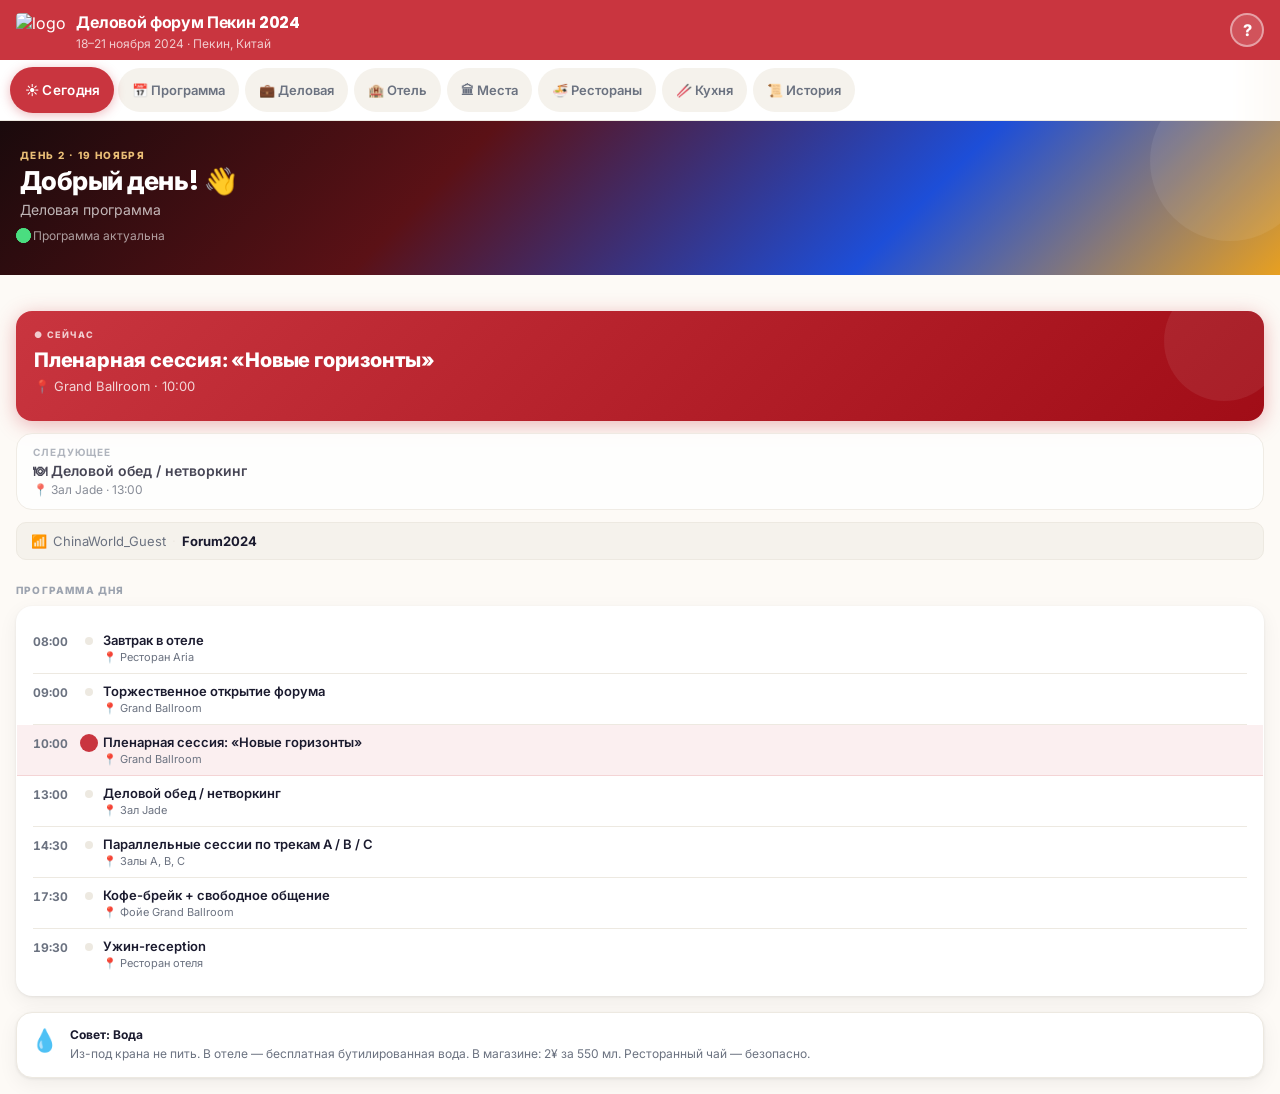
==== index.html @ 6d4aea10 "Initial commit: mini-app" ====
<!DOCTYPE html>
<html lang="ru">
<head>
  <meta charset="UTF-8">
  <meta name="viewport" content="width=device-width, initial-scale=1.0, viewport-fit=cover">
  <meta name="theme-color" content="#C9353F">
  <meta name="apple-mobile-web-app-capable" content="yes">
  <meta name="apple-mobile-web-app-status-bar-style" content="black-translucent">
  <title>Деловой форум Пекин 2024</title>
  <link rel="manifest" href="manifest.json">
  <link rel="icon" href="data:image/svg+xml,<svg xmlns='http://www.w3.org/2000/svg' viewBox='0 0 100 100'><text y='.9em' font-size='90'>🏯</text></svg>">
  <link rel="stylesheet" href="css/main.css">
</head>
<body>

<!-- ═══ HEADER ════════════════════════════ -->
<header class="app-header">
  <div class="header-brand">
    <img id="header-logo" class="header-logo hidden" src="" alt="logo">
    <div>
      <div class="header-title" id="header-title">Форум Пекин 2024</div>
      <div class="header-sub" id="header-sub">18–21 ноября · Пекин</div>
    </div>
  </div>
  <button class="faq-trigger" onclick="App.openFAQ()" aria-label="Часто задаваемые вопросы">?</button>
</header>

<!-- ═══ TAB BAR ═══════════════════════════ -->
<nav class="tab-bar" id="tab-bar">
  <button class="tab active" data-tab="today"       onclick="App.switchTab('today', this)">☀️ Сегодня</button>
  <button class="tab"        data-tab="program"     onclick="App.switchTab('program', this)">📅 Программа</button>
  <button class="tab"        data-tab="business"    onclick="App.switchTab('business', this)">💼 Деловая</button>
  <button class="tab"        data-tab="hotel"       onclick="App.switchTab('hotel', this)">🏨 Отель</button>
  <button class="tab"        data-tab="sights"      onclick="App.switchTab('sights', this)">🏛 Места</button>
  <button class="tab"        data-tab="restaurants" onclick="App.switchTab('restaurants', this)">🍜 Рестораны</button>
  <button class="tab"        data-tab="cuisine"     onclick="App.switchTab('cuisine', this)">🥢 Кухня</button>
  <button class="tab"        data-tab="history"     onclick="App.switchTab('history', this)">📜 История</button>
</nav>

<!-- ═══ CONTENT ══════════════════════════ -->
<main class="main-content">
  <div id="tab-today"       class="tab-panel"></div>
  <div id="tab-program"     class="tab-panel hidden"></div>
  <div id="tab-business"    class="tab-panel hidden"></div>
  <div id="tab-hotel"       class="tab-panel hidden"></div>
  <div id="tab-sights"      class="tab-panel hidden"></div>
  <div id="tab-restaurants" class="tab-panel hidden"></div>
  <div id="tab-cuisine"     class="tab-panel hidden"></div>
  <div id="tab-history"    class="tab-panel hidden"></div>
</main>

<!-- ═══ MODAL: FAQ ═══════════════════════ -->
<div class="modal-overlay" id="modal-faq" onclick="if(event.target===this)App.closeFAQ()">
  <div class="modal-sheet">
    <div class="modal-handle"></div>
    <h2>Вопросы и ответы</h2>
    <input class="faq-search" id="faq-search" type="text"
      placeholder="🔍  Найти ответ..."
      oninput="App.searchFAQ(this.value)">
    <div id="faq-list"></div>
  </div>
</div>

<script src="js/data.js"></script>
<script src="js/app.js"></script>
</body>
</html>
---- css/main.css ----
/* ═══════════════════════════════════════════
   Деловой форум Пекин 2024 — Design System
═══════════════════════════════════════════ */

@import url('https://fonts.googleapis.com/css2?family=Inter:wght@400;500;600;700&family=Poppins:wght@600;700;800&display=swap');

*, *::before, *::after { box-sizing: border-box; margin: 0; padding: 0; }

:root {
  --accent:       #C9353F;
  --accent-light: #FFF0F0;
  --accent-text:  #7F1D1D;
  --accent-dark:  #A82B33;

  --bg:           #FDFAF6;
  --bg-secondary: #F5F2EC;
  --surface:      #FFFFFF;
  --border:       #EDE9E1;
  --text:         #1A1A2E;
  --text-secondary: #6B7280;
  --text-hint:    #9CA3AF;

  --shadow:    0 1px 3px rgba(0,0,0,0.07), 0 6px 20px rgba(0,0,0,0.06);
  --shadow-lg: 0 4px 6px rgba(0,0,0,0.05), 0 16px 40px rgba(0,0,0,0.10);

  --radius:    16px;
  --radius-sm: 10px;
  --radius-xs: 6px;
  --font:      'Inter', -apple-system, BlinkMacSystemFont, sans-serif;
  --font-disp: 'Poppins', var(--font);

  --header-h:  60px;
  --tabbar-h:  46px;
}

html { font-size: 16px; -webkit-text-size-adjust: 100%; }
body {
  font-family: var(--font);
  background: var(--bg);
  color: var(--text);
  min-height: 100dvh;
  overflow-x: hidden;
}

/* ===== HEADER ===== */
.app-header {
  position: sticky;
  top: 0;
  z-index: 200;
  height: var(--header-h);
  display: flex;
  align-items: center;
  justify-content: space-between;
  padding: 0 16px;
  background: var(--header-bg, var(--accent));
  color: white;
}
.header-title {
  font-family: var(--font-disp);
  font-size: 16px;
  font-weight: 700;
  letter-spacing: -0.01em;
}
.header-sub {
  font-size: 12px;
  opacity: 0.75;
  margin-top: 1px;
}
.faq-trigger {
  width: 34px; height: 34px;
  border-radius: 50%;
  border: 2px solid rgba(255,255,255,0.45);
  background: rgba(255,255,255,0.15);
  color: white;
  font-size: 16px;
  font-weight: 800;
  cursor: pointer;
  font-family: var(--font);
  display: flex; align-items: center; justify-content: center;
  transition: background 0.15s;
}
.faq-trigger:hover { background: rgba(255,255,255,0.28); }

/* ===== TAB BAR ===== */
.tab-bar {
  position: sticky;
  top: var(--header-h);
  z-index: 190;
  display: flex;
  gap: 6px;
  overflow-x: auto;
  padding: 8px 12px;
  background: var(--surface);
  border-bottom: 1px solid var(--border);
  scrollbar-width: none;
  scroll-behavior: smooth;
  -webkit-mask-image: linear-gradient(to right, black calc(100% - 52px), transparent 100%);
  mask-image: linear-gradient(to right, black calc(100% - 52px), transparent 100%);
}
.tab-bar::-webkit-scrollbar { display: none; }
.tab {
  flex-shrink: 0;
  min-height: 44px;
  padding: 10px 14px;
  border-radius: 100px;
  border: none;
  cursor: pointer;
  font-family: var(--font);
  font-size: 13px;
  font-weight: 600;
  white-space: nowrap;
  background: var(--bg-secondary);
  color: var(--text-secondary);
  transition: all var(--motion-ui-dur, 0.2s) var(--motion-ui-ease, cubic-bezier(0.34, 1.4, 0.64, 1));
  display: inline-flex;
  align-items: center;
}
.tab.active {
  background: var(--accent);
  color: white;
  box-shadow: 0 2px 10px rgba(201,53,63,0.35);
  transform: scale(1.04);
}

/* ===== MAIN CONTENT ===== */
.main-content { min-height: calc(100dvh - var(--header-h) - var(--tabbar-h)); }
.tab-panel { animation: var(--motion-tab-anim, fadeSlide) var(--motion-tab-dur, 0.25s) var(--motion-tab-ease, ease); }
.tab-panel.hidden { display: none; }
.section-pad { padding: 16px; }

@keyframes fadeSlide {
  from { opacity: 0; transform: translateY(8px); }
  to   { opacity: 1; transform: translateY(0); }
}
@keyframes fadeSlideDeep {
  from { opacity: 0; transform: translateY(18px); }
  to   { opacity: 1; transform: translateY(0); }
}
@keyframes fadePlain {
  from { opacity: 0; }
  to   { opacity: 1; }
}

/* ===== ANNOUNCEMENT BANNER ===== */
.announcement-bar {
  padding: 12px 16px;
  font-size: 13px;
  font-weight: 600;
  line-height: 1.5;
  display: none;
}
.ann-info    { background: #EFF6FF; color: #1E40AF; border-bottom: 1px solid #BFDBFE; }
.ann-warning { background: #FFFBEB; color: #92400E; border-bottom: 1px solid #FDE68A; }
.ann-success { background: #F0FDF4; color: #166534; border-bottom: 1px solid #BBF7D0; }

/* ===== TODAY HERO ===== */
.today-hero {
  margin: 0 -16px 20px;
  padding: 28px 20px 32px;
  position: relative;
  overflow: hidden;
}
/* Tab-panel has no side padding, so hero is already full-width */
#tab-today .today-hero { margin: 0 0 20px; }
.today-hero::after {
  content: '';
  position: absolute;
  top: -40px; right: -30px;
  width: 160px; height: 160px;
  border-radius: 50%;
  background: rgba(255,255,255,0.07);
  pointer-events: none;
}
.today-eyebrow {
  font-size: 10px;
  font-weight: 800;
  letter-spacing: 0.14em;
  text-transform: uppercase;
  color: rgba(255,210,130,0.9);
  margin-bottom: 6px;
}
.today-name {
  font-family: var(--font-disp);
  font-size: 26px;
  font-weight: 800;
  color: white;
  line-height: 1.15;
  letter-spacing: -0.02em;
  margin-bottom: 4px;
}
.today-theme {
  font-size: 14px;
  color: rgba(255,255,255,0.7);
  margin-bottom: 10px;
}
.today-live {
  display: flex;
  align-items: center;
  gap: 6px;
  font-size: 12px;
  color: rgba(255,255,255,0.6);
}
.live-dot {
  width: 7px; height: 7px;
  background: #4ADE80;
  border-radius: 50%;
  flex-shrink: 0;
  position: relative;
}
.live-dot::after {
  content: '';
  position: absolute;
  inset: -4px;
  border-radius: 50%;
  background: #4ADE80;
  animation: pulseLive 2s ease-out infinite;
  will-change: transform, opacity;
}
@keyframes pulseLive {
  0%   { transform: scale(1);   opacity: 0.6; }
  100% { transform: scale(2.8); opacity: 0; }
}

/* ===== NOW / NEXT BLOCKS ===== */
.now-block {
  background: var(--now-bg, linear-gradient(135deg, var(--accent) 0%, var(--accent-dark) 100%));
  border-radius: var(--radius);
  padding: 18px 18px 16px;
  margin-bottom: 12px;
  position: relative;
  min-height: 110px;
  box-shadow: var(--now-shadow, 0 4px 20px rgba(201,53,63,0.35));
  overflow: hidden;
}
.now-block::after {
  content: '';
  position: absolute;
  top: -30px; right: -20px;
  width: 120px; height: 120px;
  border-radius: 50%;
  background: rgba(255,255,255,0.07);
  pointer-events: none;
}
.now-label {
  font-size: 9px;
  font-weight: 800;
  letter-spacing: 0.16em;
  color: rgba(255,255,255,0.75);
  margin-bottom: 8px;
}
.now-title {
  font-size: 20px;
  font-weight: 800;
  color: white;
  margin-bottom: 6px;
  line-height: 1.2;
  letter-spacing: -0.01em;
}
.now-meta  { font-size: 13px; color: rgba(255,255,255,0.8); margin-bottom: 4px; }
.now-note  { font-size: 12px; color: rgba(255,255,255,0.9); background: rgba(255,255,255,0.15); border-radius: 6px; padding: 5px 8px; margin-top: 8px; }

.next-block {
  background: var(--surface);
  border: 1px solid var(--border);
  border-radius: var(--radius);
  padding: 12px 16px;
  margin-bottom: 12px;
  opacity: 0.8;
}
.next-label { font-size: 10px; font-weight: 700; color: var(--text-hint); text-transform: uppercase; letter-spacing: 0.1em; margin-bottom: 4px; }
.next-title { font-size: 14px; font-weight: 600; color: var(--text); margin-bottom: 3px; }
.next-meta  { font-size: 12px; color: var(--text-secondary); }

/* ===== MINI TIMELINE (Today) ===== */
.mini-timeline-item {
  display: flex;
  align-items: flex-start;
  gap: 10px;
  padding: 9px 0;
  border-bottom: 1px solid var(--border);
}
.mini-timeline-item:last-child { border-bottom: none; }
.mini-timeline-item.active { background: var(--accent-light); margin: 0 -16px; padding: 9px 16px; border-radius: 0; border-bottom-color: rgba(201,53,63,0.15); }
.mini-time  { font-size: 12px; font-weight: 700; width: 42px; flex-shrink: 0; color: var(--text-secondary); font-variant-numeric: tabular-nums; padding-top: 2px; }
.mini-dot   { width: 8px; height: 8px; border-radius: 50%; background: var(--border); flex-shrink: 0; margin-top: 5px; }
.mini-dot.active { background: var(--accent); position: relative; }
.mini-dot.active::after {
  content: '';
  position: absolute;
  inset: -5px;
  border-radius: 50%;
  background: var(--accent);
  animation: pulseDot 2s ease-out infinite;
  will-change: transform, opacity;
}
@keyframes pulseDot {
  0%   { transform: scale(1);   opacity: 0.5; }
  70%  { transform: scale(2.4); opacity: 0; }
  100% { transform: scale(1);   opacity: 0; }
}
.mini-title { font-size: 13px; font-weight: 600; margin-bottom: 2px; }
.mini-loc   { font-size: 11px; color: var(--text-secondary); }

/* ===== TIP CARD ===== */
.tip-card {
  display: flex;
  gap: 12px;
  align-items: flex-start;
  background: var(--surface);
  border: 1px solid var(--border);
  border-radius: var(--radius);
  padding: 14px;
  margin-top: 16px;
  box-shadow: var(--shadow);
}
.tip-icon  { font-size: 22px; flex-shrink: 0; }
.tip-title { font-size: 12px; font-weight: 700; margin-bottom: 3px; }
.tip-text  { font-size: 12px; color: var(--text-secondary); line-height: 1.5; }

/* ===== WIFI ROW ===== */
.wifi-row {
  display: flex;
  align-items: center;
  gap: 6px;
  font-size: 13px;
  background: var(--bg-secondary);
  border: 1px solid var(--border);
  border-radius: var(--radius-sm);
  padding: 10px 14px;
  margin-top: 12px;
  cursor: pointer;
  transition: background 0.15s;
}
.wifi-row:active { background: var(--accent-light); }
.wifi-net  { color: var(--text-secondary); }
.wifi-sep  { color: var(--border); }
.wifi-pass { font-weight: 700; color: var(--text); }
.wifi-copy { margin-left: auto; font-size: 11px; font-weight: 700; color: #22C55E; opacity: 0; transition: opacity 0.3s; }

/* ===== CARD ===== */
.card {
  background: var(--surface);
  border-radius: var(--radius);
  box-shadow: var(--shadow);
  border: 1px solid rgba(255,255,255,0.6);
  overflow: hidden;
}
.card + .card { margin-top: 12px; }
.card-body { padding: 16px; }

/* ===== SECTION TITLE ===== */
.section-title {
  font-size: 10px;
  font-weight: 800;
  text-transform: uppercase;
  letter-spacing: 0.12em;
  color: var(--text-hint);
  margin-bottom: 10px;
}

/* ===== DAY TABS ===== */
.day-tabs {
  display: flex;
  gap: 8px;
  overflow-x: auto;
  padding-bottom: 4px;
  margin-bottom: 14px;
  scrollbar-width: none;
}
.day-tabs::-webkit-scrollbar { display: none; }
.day-tab {
  flex-shrink: 0;
  min-height: 44px;
  padding: 10px 16px;
  border-radius: 100px;
  font-size: 13px;
  font-weight: 700;
  border: none;
  cursor: pointer;
  font-family: var(--font);
  background: var(--bg-secondary);
  color: var(--text-secondary);
  transition: all var(--motion-ui-dur, 0.2s) var(--motion-ui-ease, cubic-bezier(0.34, 1.4, 0.64, 1));
  display: inline-flex;
  align-items: center;
}
.day-tab.active { transform: scale(1.04); }

/* ===== PROGRAM TAB ===== */
.program-meta { font-size: 12px; color: var(--text-secondary); margin-bottom: 12px; }
.program-item {
  display: flex;
  gap: 10px;
  align-items: flex-start;
  padding: 11px 0;
  border-bottom: 1px solid var(--border);
}
.program-item:last-child { border-bottom: none; }
.program-time { font-size: 12px; font-weight: 700; width: 42px; flex-shrink: 0; padding-top: 2px; font-variant-numeric: tabular-nums; }
.program-dot  { width: 9px; height: 9px; border-radius: 50%; flex-shrink: 0; margin-top: 4px; background: var(--border); }
.program-dot.active { position: relative; }
.program-dot.active::after {
  content: '';
  position: absolute;
  inset: -5px;
  border-radius: 50%;
  background: currentColor;
  animation: pulseDot 2s ease-out infinite;
  will-change: transform, opacity;
}
.program-info { flex: 1; }
.program-title { font-size: 13px; font-weight: 600; margin-bottom: 2px; }
.program-loc   { font-size: 11px; color: var(--text-secondary); }
.program-note  { font-size: 11px; color: var(--text-hint); margin-top: 2px; font-style: italic; }
.now-badge { font-size: 10px; font-weight: 700; padding: 2px 8px; border-radius: 100px; flex-shrink: 0; align-self: flex-start; margin-top: 2px; }

/* ===== BUSINESS TAB ===== */
.business-card {
  background: var(--surface);
  border-radius: var(--radius);
  box-shadow: var(--shadow);
  border: 1px solid var(--border);
  padding: 16px;
  margin-bottom: 14px;
}
.business-header { display: flex; justify-content: space-between; align-items: flex-start; gap: 8px; margin-bottom: 8px; }
.business-time   { font-size: 11px; font-weight: 700; color: var(--text-secondary); text-transform: uppercase; letter-spacing: 0.06em; margin-bottom: 3px; }
.business-title  { font-size: 14px; font-weight: 700; line-height: 1.35; }
.business-meta   { font-size: 12px; color: var(--text-secondary); margin-bottom: 8px; }
.business-desc   { font-size: 13px; color: var(--text-secondary); line-height: 1.55; margin-bottom: 10px; }
.track-badge { font-size: 11px; font-weight: 800; padding: 4px 10px; border-radius: 100px; flex-shrink: 0; white-space: nowrap; }
.speakers-list { border-top: 1px solid var(--border); padding-top: 10px; }
.speaker-item  { font-size: 12px; color: var(--text-secondary); padding: 3px 0; }

/* ===== TIMING TAB ===== */
.timing-day  { font-size: 13px; font-weight: 700; color: var(--text-secondary); margin-bottom: 14px; }
.timing-list { }
.timing-item {
  display: flex;
  gap: 10px;
  align-items: flex-start;
  padding-bottom: 0;
}
.timing-time {
  font-size: 12px;
  font-weight: 700;
  width: 76px;
  flex-shrink: 0;
  padding-top: 3px;
  color: var(--text-secondary);
  font-variant-numeric: tabular-nums;
  line-height: 1.3;
}
.timing-line { display: flex; flex-direction: column; align-items: center; flex-shrink: 0; }
.timing-dot  { width: 10px; height: 10px; border-radius: 50%; flex-shrink: 0; }
.timing-dot.key { width: 13px; height: 13px; box-shadow: 0 0 0 3px var(--accent-light); }
.timing-rod  { width: 2px; flex: 1; min-height: 24px; background: var(--border); }
.timing-item:last-child .timing-rod { display: none; }
.timing-body { flex: 1; padding-bottom: 16px; }
.timing-item.key .timing-body { }
.timing-title { font-size: 13px; font-weight: 600; line-height: 1.4; margin-bottom: 2px; }
.timing-item.key .timing-title { font-weight: 800; color: var(--accent); }
.timing-note  { font-size: 11px; color: var(--text-hint); margin-top: 2px; }

/* ===== SIGHTS TAB ===== */
.sight-card {
  background: var(--surface);
  border-radius: var(--radius);
  box-shadow: var(--shadow);
  border: 1px solid rgba(255,255,255,0.6);
  overflow: hidden;
  margin-bottom: 16px;
}
.sight-img  { width: 100%; height: 190px; object-fit: cover; display: block; }
.sight-body { padding: 14px; }
.sight-tags { display: flex; gap: 6px; flex-wrap: wrap; margin-bottom: 8px; }
.tag {
  font-size: 11px;
  font-weight: 700;
  padding: 3px 9px;
  border-radius: 100px;
  background: var(--accent-light);
  color: var(--accent-text);
}
.sight-title { font-size: 16px; font-weight: 700; margin-bottom: 3px; }
.sight-sub   { font-size: 12px; color: var(--text-secondary); margin-bottom: 8px; }
.sight-desc  { font-size: 13px; color: var(--text-secondary); line-height: 1.6; margin-bottom: 10px; }
.sight-meta  { display: flex; flex-direction: column; gap: 4px; font-size: 12px; color: var(--text-secondary); margin-bottom: 10px; }
.sight-tip   { font-size: 12px; color: var(--accent-text); background: var(--accent-light); border-radius: var(--radius-sm); padding: 9px 12px; line-height: 1.5; }

/* ===== RESTAURANTS TAB ===== */
.rest-card {
  background: var(--surface);
  border-radius: var(--radius);
  box-shadow: var(--shadow);
  border: 1px solid rgba(255,255,255,0.6);
  overflow: hidden;
  margin-bottom: 16px;
}
.rest-img    { width: 100%; height: 160px; object-fit: cover; display: block; }
.rest-body   { padding: 14px; }
.rest-header { display: flex; justify-content: space-between; align-items: flex-start; gap: 8px; margin-bottom: 8px; }
.rest-title  { font-size: 15px; font-weight: 700; margin-bottom: 2px; }
.rest-cuisine{ font-size: 12px; color: var(--text-secondary); }
.rest-price  { font-size: 13px; font-weight: 700; color: var(--accent); flex-shrink: 0; }
.rest-desc   { font-size: 13px; color: var(--text-secondary); line-height: 1.6; margin-bottom: 8px; }
.rest-meta   { display: flex; gap: 14px; font-size: 12px; color: var(--text-secondary); margin-bottom: 8px; }
.rest-note   { font-size: 12px; font-weight: 600; color: var(--text-secondary); background: var(--bg-secondary); border-radius: var(--radius-xs); padding: 5px 10px; }
.rest-note.program { color: var(--accent-text); background: var(--accent-light); }

/* ===== CUISINE TAB ===== */
.cuisine-card {
  background: var(--surface);
  border-radius: var(--radius);
  box-shadow: var(--shadow);
  border: 1px solid var(--border);
  padding: 14px;
  margin-bottom: 12px;
}
.cuisine-header { display: flex; gap: 12px; align-items: flex-start; margin-bottom: 8px; }
.cuisine-emoji  { font-size: 32px; flex-shrink: 0; }
.cuisine-title  { font-size: 15px; font-weight: 700; margin-bottom: 2px; }
.cuisine-cn     { font-size: 12px; color: var(--text-secondary); }
.must-badge     { margin-left: auto; font-size: 11px; font-weight: 800; padding: 3px 10px; border-radius: 100px; background: var(--accent); color: white; flex-shrink: 0; height: fit-content; }
.cuisine-desc   { font-size: 13px; color: var(--text-secondary); line-height: 1.6; margin-bottom: 8px; }
.cuisine-meta   { display: flex; flex-direction: column; gap: 3px; font-size: 12px; color: var(--text-hint); }

/* ===== ETIQUETTE / PRACTICAL ===== */
.etiquette-row {
  display: flex;
  gap: 12px;
  align-items: flex-start;
  padding: 12px 0;
  border-bottom: 1px solid var(--border);
}
.etiquette-row:last-child { border-bottom: none; }
.etiquette-icon  { font-size: 20px; flex-shrink: 0; width: 28px; text-align: center; margin-top: 1px; }
.etiquette-title { font-size: 13px; font-weight: 700; margin-bottom: 3px; }
.etiquette-text  { font-size: 12px; color: var(--text-secondary); line-height: 1.55; }

/* ===== MODAL / FAQ ===== */
.modal-overlay {
  position: fixed; inset: 0;
  background: rgba(0,0,0,0.45);
  z-index: 500;
  display: none;
  align-items: flex-end;
  justify-content: center;
  backdrop-filter: blur(4px);
}
.modal-overlay.open { display: flex; }
.modal-sheet {
  background: var(--surface);
  border-radius: var(--radius) var(--radius) 0 0;
  padding: 8px 20px 40px;
  width: 100%; max-width: 430px;
  max-height: 92dvh;
  overflow-y: auto;
  animation: slideUp 0.28s cubic-bezier(0.34, 1.3, 0.64, 1);
}
@keyframes slideUp {
  from { transform: translateY(100%); }
  to   { transform: translateY(0); }
}
.modal-handle {
  width: 36px; height: 4px;
  background: var(--border);
  border-radius: 2px;
  margin: 10px auto 18px;
}

/* ===== FAQ ===== */
.faq-search {
  display: block;
  width: 100%;
  margin: 12px 0 16px;
  padding: 11px 14px;
  border: 1px solid var(--border);
  border-radius: var(--radius-sm);
  font-size: 14px;
  font-family: var(--font);
  outline: none;
  background: var(--bg-secondary);
  transition: border-color 0.15s;
}
.faq-search:focus { border-color: var(--accent); background: white; }
.faq-item {
  border-bottom: 1px solid var(--border);
  cursor: pointer;
}
.faq-q {
  display: flex;
  justify-content: space-between;
  align-items: center;
  gap: 8px;
  padding: 14px 0;
  font-size: 14px;
  font-weight: 600;
  line-height: 1.4;
}
.faq-chevron {
  font-size: 20px;
  color: var(--text-hint);
  flex-shrink: 0;
  transform: rotate(0deg);
  transition: transform 0.2s;
}
.faq-item.open .faq-chevron { transform: rotate(90deg); }
.faq-a {
  display: none;
  font-size: 13px;
  color: var(--text-secondary);
  line-height: 1.65;
  padding-bottom: 14px;
}
.faq-item.open .faq-a { display: block; }

/* ===== HISTORY TAB ===== */
.history-section-header {
  display: flex;
  align-items: center;
  gap: 8px;
  margin: 24px 0 10px;
}
.history-section-header:first-child { margin-top: 0; }
.history-section-emoji { font-size: 20px; }
.history-section-title {
  font-size: 13px;
  font-weight: 800;
  text-transform: uppercase;
  letter-spacing: 0.1em;
  color: var(--text-hint);
}
.fact-card {
  background: var(--surface);
  border-radius: var(--radius);
  box-shadow: var(--shadow);
  border: 1px solid var(--border);
  padding: 14px 16px;
  margin-bottom: 10px;
  position: relative;
  overflow: hidden;
}
.fact-card.wow {
  border-color: rgba(201,53,63,0.25);
  background: linear-gradient(135deg, #fff 60%, #fff8f8 100%);
}
.fact-card.wow::before {
  content: '';
  position: absolute;
  left: 0; top: 0; bottom: 0;
  width: 3px;
  background: var(--accent);
  border-radius: 2px 0 0 2px;
}
.fact-wow-badge {
  font-size: 11px;
  font-weight: 800;
  color: var(--accent);
  margin-bottom: 6px;
  letter-spacing: 0.02em;
}
.fact-title {
  font-size: 14px;
  font-weight: 700;
  color: var(--text);
  margin-bottom: 6px;
  line-height: 1.35;
}
.fact-text {
  font-size: 13px;
  color: var(--text-secondary);
  line-height: 1.65;
}

/* ===== HEADER BRANDING ===== */
.header-brand {
  display: flex; align-items: center; gap: 10px;
  min-width: 0;
}
.header-logo {
  height: 34px; width: auto; max-width: 80px;
  object-fit: contain; border-radius: 4px;
  flex-shrink: 0;
}

/* ===== HOTEL TAB ===== */
.hotel-photo {
  width: 100%; height: 220px;
  object-fit: cover; display: block;
}
.hotel-name-block {
  margin-bottom: 16px;
}
.hotel-stars {
  color: #F59E0B; font-size: 16px; letter-spacing: 2px;
  margin-bottom: 4px;
}
.hotel-name {
  font-size: 20px; font-weight: 800;
  font-family: var(--font-disp);
  color: var(--text); margin-bottom: 2px;
}
.hotel-name-cn {
  font-size: 13px; color: var(--text-secondary);
  letter-spacing: 0.04em;
}
.hotel-quickgrid {
  display: grid; grid-template-columns: 1fr 1fr;
  gap: 10px; margin-bottom: 16px;
}
.hotel-quickitem {
  background: var(--surface);
  border: 1px solid var(--border);
  border-radius: var(--radius-sm);
  padding: 12px 14px;
}
.hotel-quick-label {
  font-size: 10px; font-weight: 700;
  text-transform: uppercase; letter-spacing: 0.08em;
  color: var(--text-hint); margin-bottom: 4px;
}
.hotel-quick-val {
  font-size: 15px; font-weight: 700; color: var(--text);
}
.hotel-desc {
  font-size: 14px; color: var(--text-secondary);
  line-height: 1.65; margin-bottom: 16px;
}
.hotel-breakfast {
  background: #FFF8E7;
  border: 1px solid #FDE68A;
  border-radius: var(--radius-sm);
  padding: 12px 14px;
  font-size: 13px; color: #92400E;
  margin-bottom: 20px;
}
.hotel-amenities-grid {
  display: grid; grid-template-columns: repeat(3, 1fr);
  gap: 10px; margin-bottom: 8px;
}
.hotel-amenity {
  background: var(--surface);
  border: 1px solid var(--border);
  border-radius: var(--radius-sm);
  padding: 12px 10px;
  text-align: center;
}
.hotel-amenity-icon  { font-size: 22px; margin-bottom: 4px; }
.hotel-amenity-title { font-size: 12px; font-weight: 700; color: var(--text); margin-bottom: 2px; }
.hotel-amenity-note  { font-size: 10px; color: var(--text-hint); }
.hotel-tips {
  display: flex; flex-direction: column; gap: 8px;
  margin-bottom: 8px;
}
.hotel-tip-row {
  font-size: 13px; color: var(--text-secondary);
  line-height: 1.5;
  background: var(--bg-secondary);
  border-radius: var(--radius-xs);
  padding: 10px 12px;
}
.hotel-address-card {
  background: var(--text);
  border-radius: var(--radius-sm);
  padding: 16px;
  text-align: center;
}
.hotel-address-cn {
  font-size: 20px; color: white;
  font-weight: 700; letter-spacing: 0.05em;
  margin-bottom: 6px;
}
.hotel-address-en {
  font-size: 12px; color: rgba(255,255,255,0.55);
}

/* ===== TYPOGRAPHY UTILS ===== */
h2 { font-family: var(--font-disp); font-size: 19px; font-weight: 700; }
h3 { font-size: 15px; font-weight: 700; }
p  { font-size: 13px; line-height: 1.65; color: var(--text-secondary); }

/* ===== CARD STYLE VARIANTS (PRO) ===== */
.cs-cards { --_cards: .card, .next-block, .business-card, .sight-card, .rest-card, .cuisine-card, .fact-card; }

body.cs-flat .card,
body.cs-flat .next-block,
body.cs-flat .business-card,
body.cs-flat .sight-card,
body.cs-flat .rest-card,
body.cs-flat .cuisine-card,
body.cs-flat .fact-card {
  box-shadow: none;
  border: 1px solid rgba(0,0,0,0.09);
}

body.cs-glass .card,
body.cs-glass .next-block,
body.cs-glass .business-card,
body.cs-glass .sight-card,
body.cs-glass .rest-card,
body.cs-glass .cuisine-card,
body.cs-glass .fact-card {
  background: rgba(255,255,255,0.72);
  backdrop-filter: blur(14px);
  -webkit-backdrop-filter: blur(14px);
  border: 1px solid rgba(255,255,255,0.55);
  box-shadow: 0 2px 16px rgba(0,0,0,0.08);
}

body.cs-outlined .card,
body.cs-outlined .next-block,
body.cs-outlined .business-card,
body.cs-outlined .sight-card,
body.cs-outlined .rest-card,
body.cs-outlined .cuisine-card,
body.cs-outlined .fact-card {
  box-shadow: none;
  border: 1.5px solid var(--accent-light);
  background: #FFFFFF;
}
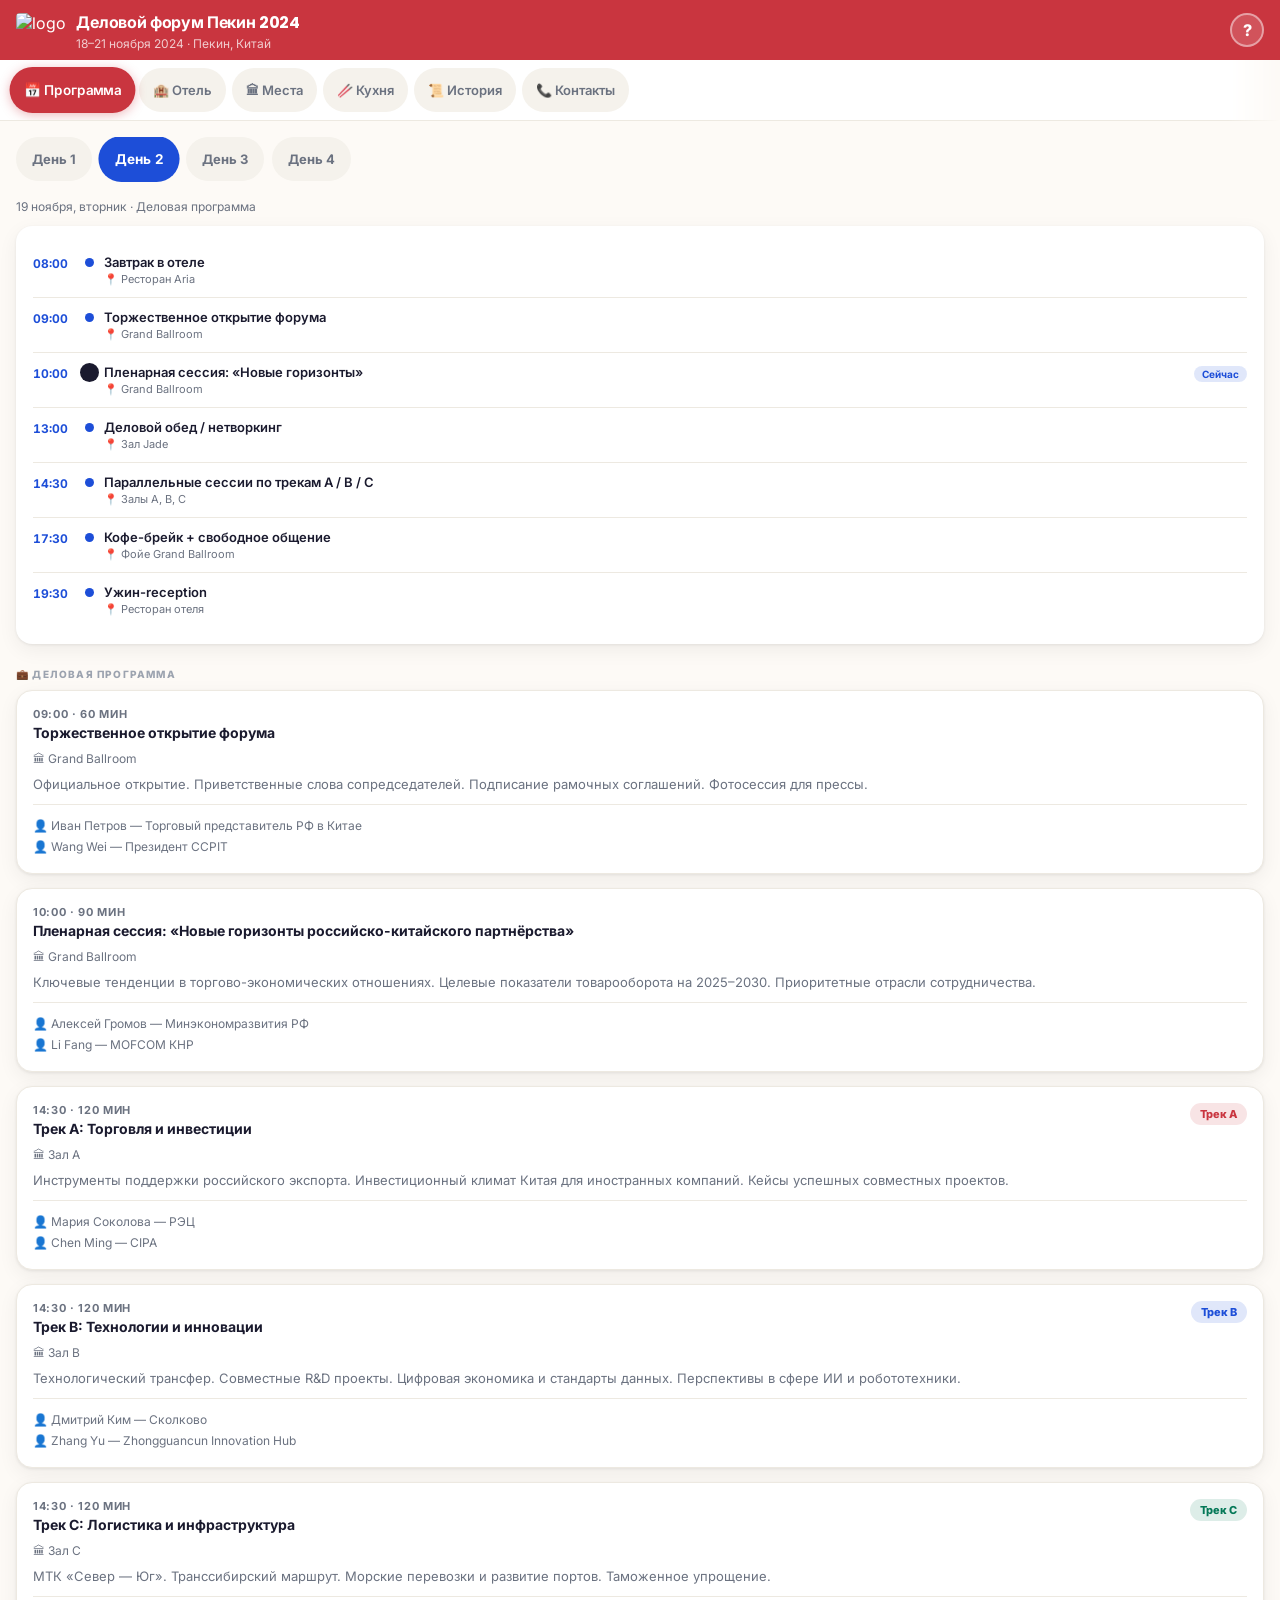
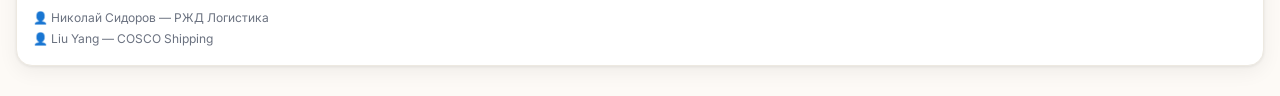
==== commit 6a208aef: "Restructure tabs: 6 tabs, business in program, nearby hotel, contacts" ====
--- a/index.html
+++ b/index.html
@@ -27,26 +27,22 @@
 
 <!-- ═══ TAB BAR ═══════════════════════════ -->
 <nav class="tab-bar" id="tab-bar">
-  <button class="tab active" data-tab="today"       onclick="App.switchTab('today', this)">☀️ Сегодня</button>
-  <button class="tab"        data-tab="program"     onclick="App.switchTab('program', this)">📅 Программа</button>
-  <button class="tab"        data-tab="business"    onclick="App.switchTab('business', this)">💼 Деловая</button>
-  <button class="tab"        data-tab="hotel"       onclick="App.switchTab('hotel', this)">🏨 Отель</button>
-  <button class="tab"        data-tab="sights"      onclick="App.switchTab('sights', this)">🏛 Места</button>
-  <button class="tab"        data-tab="restaurants" onclick="App.switchTab('restaurants', this)">🍜 Рестораны</button>
-  <button class="tab"        data-tab="cuisine"     onclick="App.switchTab('cuisine', this)">🥢 Кухня</button>
-  <button class="tab"        data-tab="history"     onclick="App.switchTab('history', this)">📜 История</button>
+  <button class="tab active" data-tab="program"  onclick="App.switchTab('program', this)">📅 Программа</button>
+  <button class="tab"        data-tab="hotel"    onclick="App.switchTab('hotel', this)">🏨 Отель</button>
+  <button class="tab"        data-tab="sights"   onclick="App.switchTab('sights', this)">🏛 Места</button>
+  <button class="tab"        data-tab="cuisine"  onclick="App.switchTab('cuisine', this)">🥢 Кухня</button>
+  <button class="tab"        data-tab="history"  onclick="App.switchTab('history', this)">📜 История</button>
+  <button class="tab"        data-tab="contacts" onclick="App.switchTab('contacts', this)">📞 Контакты</button>
 </nav>
 
 <!-- ═══ CONTENT ══════════════════════════ -->
 <main class="main-content">
-  <div id="tab-today"       class="tab-panel"></div>
-  <div id="tab-program"     class="tab-panel hidden"></div>
-  <div id="tab-business"    class="tab-panel hidden"></div>
-  <div id="tab-hotel"       class="tab-panel hidden"></div>
-  <div id="tab-sights"      class="tab-panel hidden"></div>
-  <div id="tab-restaurants" class="tab-panel hidden"></div>
-  <div id="tab-cuisine"     class="tab-panel hidden"></div>
-  <div id="tab-history"    class="tab-panel hidden"></div>
+  <div id="tab-program"  class="tab-panel"></div>
+  <div id="tab-hotel"    class="tab-panel hidden"></div>
+  <div id="tab-sights"   class="tab-panel hidden"></div>
+  <div id="tab-cuisine"  class="tab-panel hidden"></div>
+  <div id="tab-history"  class="tab-panel hidden"></div>
+  <div id="tab-contacts" class="tab-panel hidden"></div>
 </main>
 
 <!-- ═══ MODAL: FAQ ═══════════════════════ -->
--- a/css/main.css
+++ b/css/main.css
@@ -775,6 +775,53 @@
   font-size: 12px; color: rgba(255,255,255,0.55);
 }
 
+/* ===== NEARBY (HOTEL TAB) ===== */
+.nearby-category { margin-bottom: 20px; }
+.nearby-cat-title {
+  font-size: 13px; font-weight: 700;
+  text-transform: uppercase; letter-spacing: 0.06em;
+  color: var(--text-hint); margin-bottom: 10px;
+}
+.nearby-item {
+  display: flex; gap: 12px; align-items: flex-start;
+  padding: 10px 0;
+  border-bottom: 1px solid var(--border);
+}
+.nearby-item:last-child { border-bottom: none; }
+.nearby-icon { font-size: 22px; flex-shrink: 0; width: 28px; text-align: center; margin-top: 2px; }
+.nearby-title { font-size: 14px; font-weight: 700; color: var(--text); margin-bottom: 2px; }
+.nearby-distance { font-size: 12px; font-weight: 600; color: var(--accent); margin-bottom: 2px; }
+.nearby-note { font-size: 12px; color: var(--text-secondary); line-height: 1.5; }
+
+/* ===== CONTACTS TAB ===== */
+.contact-card {
+  background: var(--surface);
+  border: 1px solid var(--border);
+  border-radius: var(--radius);
+  padding: 16px;
+  margin-bottom: 12px;
+  box-shadow: var(--shadow);
+}
+.contact-card.contact-accent {
+  border-color: var(--accent);
+  background: var(--accent-light);
+}
+.contact-header { display: flex; gap: 12px; align-items: flex-start; margin-bottom: 12px; }
+.contact-emoji { font-size: 28px; flex-shrink: 0; }
+.contact-role { font-size: 11px; font-weight: 700; text-transform: uppercase; letter-spacing: 0.07em; color: var(--text-hint); margin-bottom: 2px; }
+.contact-name { font-size: 15px; font-weight: 700; color: var(--text); margin-bottom: 3px; }
+.contact-note { font-size: 12px; color: var(--text-secondary); line-height: 1.5; }
+.contact-actions { display: flex; flex-wrap: wrap; gap: 8px; }
+.contact-btn {
+  display: inline-flex; align-items: center;
+  padding: 8px 14px;
+  border-radius: 100px;
+  font-size: 13px; font-weight: 600;
+  text-decoration: none;
+  background: var(--text); color: white;
+}
+.contact-btn-tg { background: #229ED9; }
+
 /* ===== TYPOGRAPHY UTILS ===== */
 h2 { font-family: var(--font-disp); font-size: 19px; font-weight: 700; }
 h3 { font-size: 15px; font-weight: 700; }
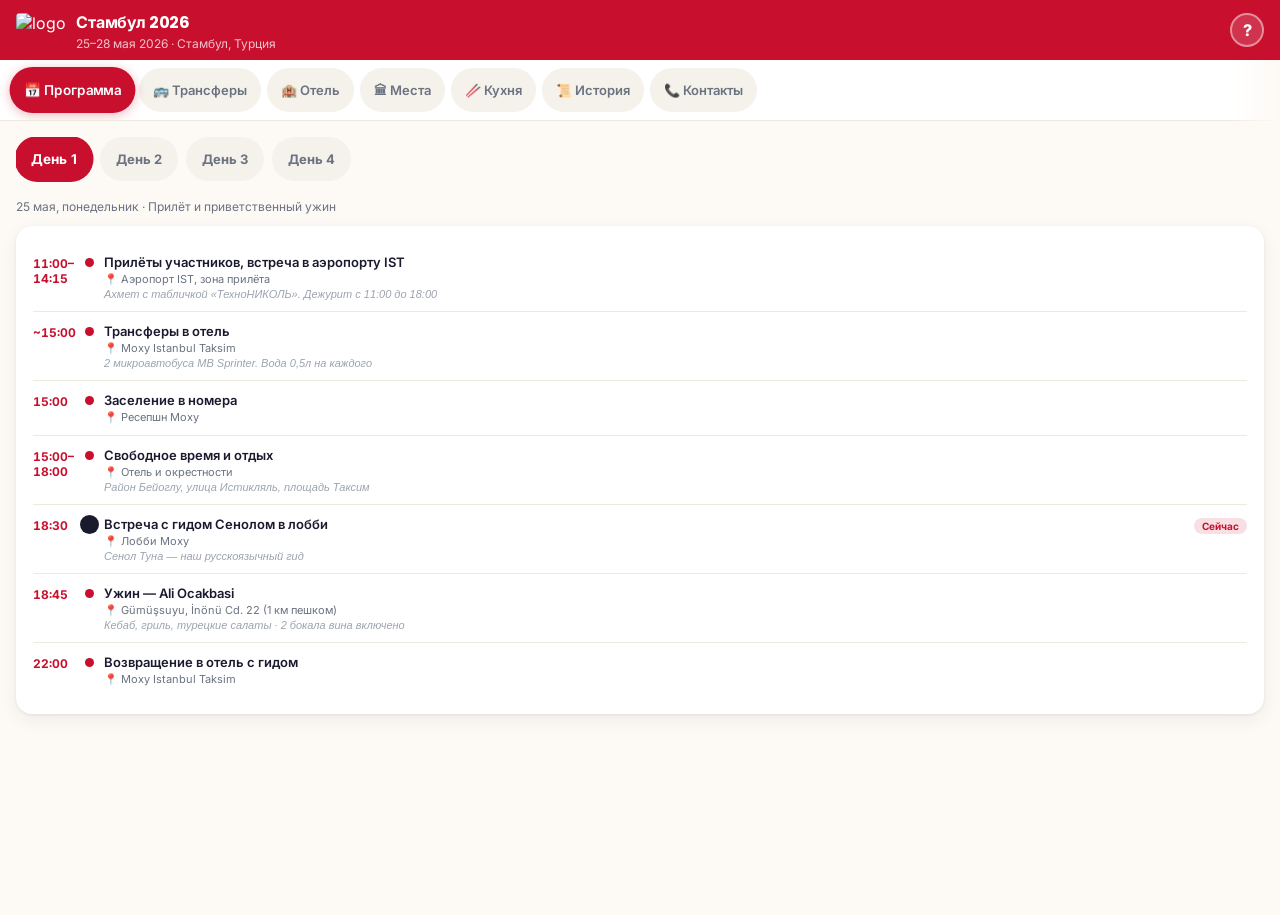
==== commit b2b833b7: "Istanbul 2026: full app for TechnoNIKOL incentive trip May 25-28 Replace Beijing data with real Ista" ====
--- a/index.html
+++ b/index.html
@@ -6,9 +6,9 @@
   <meta name="theme-color" content="#C9353F">
   <meta name="apple-mobile-web-app-capable" content="yes">
   <meta name="apple-mobile-web-app-status-bar-style" content="black-translucent">
-  <title>Деловой форум Пекин 2024</title>
+  <title>Стамбул 2026</title>
   <link rel="manifest" href="manifest.json">
-  <link rel="icon" href="data:image/svg+xml,<svg xmlns='http://www.w3.org/2000/svg' viewBox='0 0 100 100'><text y='.9em' font-size='90'>🏯</text></svg>">
+  <link rel="icon" href="data:image/svg+xml,<svg xmlns='http://www.w3.org/2000/svg' viewBox='0 0 100 100'><text y='.9em' font-size='90'>🕌</text></svg>">
   <link rel="stylesheet" href="css/main.css">
 </head>
 <body>
@@ -18,8 +18,8 @@
   <div class="header-brand">
     <img id="header-logo" class="header-logo hidden" src="" alt="logo">
     <div>
-      <div class="header-title" id="header-title">Форум Пекин 2024</div>
-      <div class="header-sub" id="header-sub">18–21 ноября · Пекин</div>
+      <div class="header-title" id="header-title">Стамбул 2026</div>
+      <div class="header-sub" id="header-sub">25–28 мая · Стамбул</div>
     </div>
   </div>
   <button class="faq-trigger" onclick="App.openFAQ()" aria-label="Часто задаваемые вопросы">?</button>
@@ -27,22 +27,24 @@
 
 <!-- ═══ TAB BAR ═══════════════════════════ -->
 <nav class="tab-bar" id="tab-bar">
-  <button class="tab active" data-tab="program"  onclick="App.switchTab('program', this)">📅 Программа</button>
-  <button class="tab"        data-tab="hotel"    onclick="App.switchTab('hotel', this)">🏨 Отель</button>
-  <button class="tab"        data-tab="sights"   onclick="App.switchTab('sights', this)">🏛 Места</button>
-  <button class="tab"        data-tab="cuisine"  onclick="App.switchTab('cuisine', this)">🥢 Кухня</button>
-  <button class="tab"        data-tab="history"  onclick="App.switchTab('history', this)">📜 История</button>
-  <button class="tab"        data-tab="contacts" onclick="App.switchTab('contacts', this)">📞 Контакты</button>
+  <button class="tab active" data-tab="program"   onclick="App.switchTab('program', this)">📅 Программа</button>
+  <button class="tab"        data-tab="transfers" onclick="App.switchTab('transfers', this)">🚌 Трансферы</button>
+  <button class="tab"        data-tab="hotel"     onclick="App.switchTab('hotel', this)">🏨 Отель</button>
+  <button class="tab"        data-tab="sights"    onclick="App.switchTab('sights', this)">🏛 Места</button>
+  <button class="tab"        data-tab="cuisine"   onclick="App.switchTab('cuisine', this)">🥢 Кухня</button>
+  <button class="tab"        data-tab="history"   onclick="App.switchTab('history', this)">📜 История</button>
+  <button class="tab"        data-tab="contacts"  onclick="App.switchTab('contacts', this)">📞 Контакты</button>
 </nav>
 
 <!-- ═══ CONTENT ══════════════════════════ -->
 <main class="main-content">
-  <div id="tab-program"  class="tab-panel"></div>
-  <div id="tab-hotel"    class="tab-panel hidden"></div>
-  <div id="tab-sights"   class="tab-panel hidden"></div>
-  <div id="tab-cuisine"  class="tab-panel hidden"></div>
-  <div id="tab-history"  class="tab-panel hidden"></div>
-  <div id="tab-contacts" class="tab-panel hidden"></div>
+  <div id="tab-program"   class="tab-panel"></div>
+  <div id="tab-transfers" class="tab-panel hidden"></div>
+  <div id="tab-hotel"     class="tab-panel hidden"></div>
+  <div id="tab-sights"    class="tab-panel hidden"></div>
+  <div id="tab-cuisine"   class="tab-panel hidden"></div>
+  <div id="tab-history"   class="tab-panel hidden"></div>
+  <div id="tab-contacts"  class="tab-panel hidden"></div>
 </main>
 
 <!-- ═══ MODAL: FAQ ═══════════════════════ -->
--- a/css/main.css
+++ b/css/main.css
@@ -861,8 +861,106 @@
 body.cs-outlined .sight-card,
 body.cs-outlined .rest-card,
 body.cs-outlined .cuisine-card,
-body.cs-outlined .fact-card {
+body.cs-outlined .fact-card,
+body.cs-outlined .transfer-card {
   box-shadow: none;
   border: 1.5px solid var(--accent-light);
   background: #FFFFFF;
 }
+
+/* ===== TRANSFERS ===== */
+.transfers-day-header {
+  display: flex;
+  align-items: center;
+  gap: 8px;
+  margin: 20px 0 10px;
+}
+.transfers-day-header:first-child { margin-top: 4px; }
+.transfers-day-dot {
+  width: 10px; height: 10px;
+  border-radius: 50%;
+  flex-shrink: 0;
+}
+.transfers-day-label {
+  font-family: var(--font-disp);
+  font-size: 14px;
+  font-weight: 700;
+}
+.transfers-day-date {
+  font-size: 12px;
+  color: var(--text-hint);
+}
+
+.transfer-card {
+  display: flex;
+  gap: 12px;
+  background: var(--surface);
+  border-radius: var(--radius);
+  padding: 14px 16px;
+  margin-bottom: 10px;
+  box-shadow: var(--shadow);
+}
+.transfer-time {
+  font-size: 13px;
+  font-weight: 700;
+  color: var(--text-secondary);
+  width: 42px;
+  flex-shrink: 0;
+  font-variant-numeric: tabular-nums;
+  padding-top: 2px;
+}
+.transfer-body { flex: 1; min-width: 0; }
+.transfer-title {
+  font-size: 15px;
+  font-weight: 700;
+  color: var(--text);
+  margin-bottom: 10px;
+}
+.transfer-route {
+  margin-bottom: 10px;
+}
+.transfer-point {
+  display: flex;
+  align-items: center;
+  gap: 8px;
+  font-size: 13px;
+  color: var(--text-secondary);
+  padding: 2px 0;
+}
+.tr-dot {
+  width: 8px; height: 8px;
+  border-radius: 50%;
+  flex-shrink: 0;
+}
+.tr-dot-from { background: var(--border); border: 2px solid var(--text-hint); width: 8px; height: 8px; }
+.transfer-line {
+  width: 2px;
+  height: 14px;
+  background: var(--border);
+  margin-left: 3px;
+}
+.transfer-meta {
+  display: flex;
+  gap: 12px;
+  font-size: 12px;
+  color: var(--text-secondary);
+  margin-bottom: 8px;
+}
+.transfer-meet {
+  font-size: 13px;
+  font-weight: 600;
+  color: var(--text);
+  background: var(--bg-secondary);
+  border-radius: var(--radius-xs);
+  padding: 6px 10px;
+  margin-bottom: 6px;
+}
+.transfer-note {
+  font-size: 12px;
+  font-weight: 600;
+  color: #92400E;
+  background: #FFFBEB;
+  border-radius: var(--radius-xs);
+  padding: 6px 10px;
+  border-left: 3px solid #F59E0B;
+}
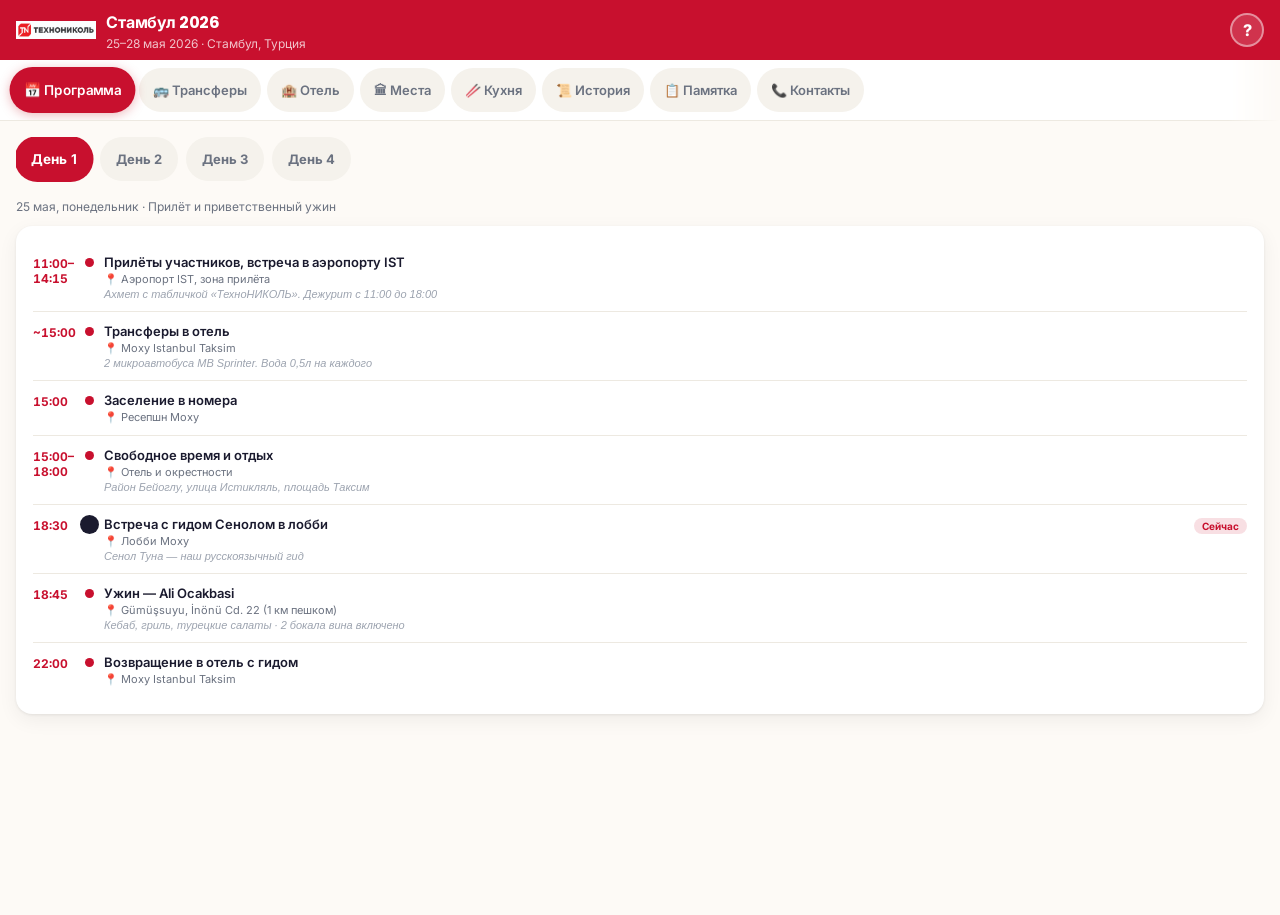
==== commit d29800d3: "Add Памятка tab with practical tips; SW cache v14 New tab before Contacts: cards/money, mosque rules" ====
--- a/index.html
+++ b/index.html
@@ -33,6 +33,7 @@
   <button class="tab"        data-tab="sights"    onclick="App.switchTab('sights', this)">🏛 Места</button>
   <button class="tab"        data-tab="cuisine"   onclick="App.switchTab('cuisine', this)">🥢 Кухня</button>
   <button class="tab"        data-tab="history"   onclick="App.switchTab('history', this)">📜 История</button>
+  <button class="tab"        data-tab="memo"      onclick="App.switchTab('memo', this)">📋 Памятка</button>
   <button class="tab"        data-tab="contacts"  onclick="App.switchTab('contacts', this)">📞 Контакты</button>
 </nav>
 
@@ -44,6 +45,7 @@
   <div id="tab-sights"    class="tab-panel hidden"></div>
   <div id="tab-cuisine"   class="tab-panel hidden"></div>
   <div id="tab-history"   class="tab-panel hidden"></div>
+  <div id="tab-memo"      class="tab-panel hidden"></div>
   <div id="tab-contacts"  class="tab-panel hidden"></div>
 </main>
 
--- a/css/main.css
+++ b/css/main.css
@@ -507,6 +507,10 @@
 .rest-meta   { display: flex; gap: 14px; font-size: 12px; color: var(--text-secondary); margin-bottom: 8px; }
 .rest-note   { font-size: 12px; font-weight: 600; color: var(--text-secondary); background: var(--bg-secondary); border-radius: var(--radius-xs); padding: 5px 10px; }
 .rest-note.program { color: var(--accent-text); background: var(--accent-light); }
+.rest-menu { margin: 8px 0; padding: 10px 12px; background: var(--bg-secondary); border-radius: var(--radius-xs); }
+.rest-menu-title { font-size: 11px; font-weight: 700; text-transform: uppercase; letter-spacing: .5px; color: var(--text-secondary); margin-bottom: 6px; }
+.rest-menu-list { margin: 0; padding: 0 0 0 16px; }
+.rest-menu-list li { font-size: 13px; color: var(--text-primary); line-height: 1.7; }
 
 /* ===== CUISINE TAB ===== */
 .cuisine-card {
@@ -537,6 +541,14 @@
 .etiquette-icon  { font-size: 20px; flex-shrink: 0; width: 28px; text-align: center; margin-top: 1px; }
 .etiquette-title { font-size: 13px; font-weight: 700; margin-bottom: 3px; }
 .etiquette-text  { font-size: 12px; color: var(--text-secondary); line-height: 1.55; }
+
+/* ===== MEMO TAB ===== */
+.memo-section { margin-bottom: 8px; }
+.memo-row { display: flex; gap: 12px; align-items: flex-start; padding: 12px 0; border-bottom: 1px solid var(--border); }
+.memo-row:last-child { border-bottom: none; }
+.memo-icon  { font-size: 20px; flex-shrink: 0; width: 28px; text-align: center; margin-top: 2px; }
+.memo-title { font-size: 13px; font-weight: 700; margin-bottom: 3px; }
+.memo-text  { font-size: 12px; color: var(--text-secondary); line-height: 1.55; }
 
 /* ===== MODAL / FAQ ===== */
 .modal-overlay {
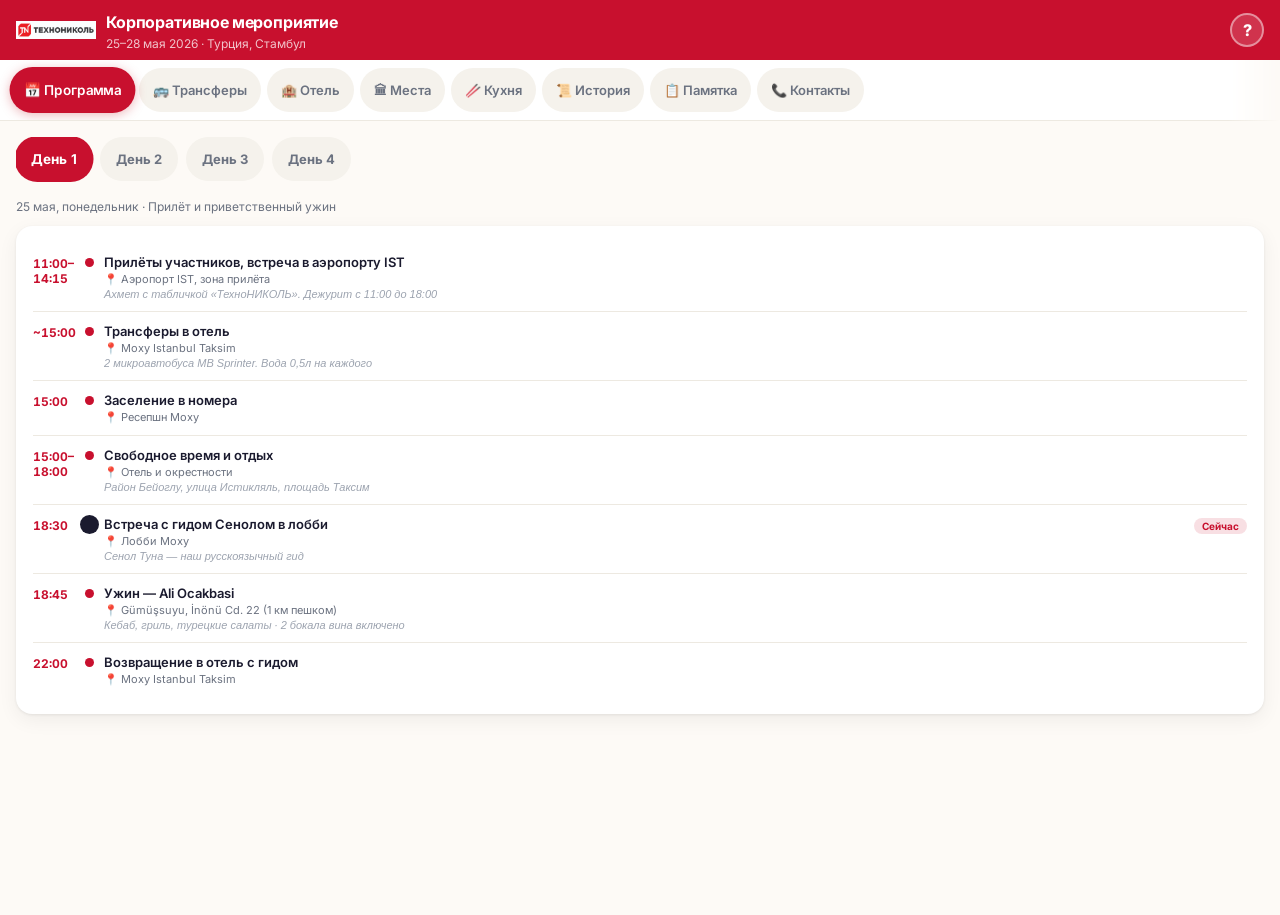
==== commit 18519ae9: "Header: rename to «Корпоративное мероприятие», location → «Турция, Стамбул» Co-Authored-By: Claude S" ====
--- a/index.html
+++ b/index.html
@@ -18,8 +18,8 @@
   <div class="header-brand">
     <img id="header-logo" class="header-logo hidden" src="" alt="logo">
     <div>
-      <div class="header-title" id="header-title">Стамбул 2026</div>
-      <div class="header-sub" id="header-sub">25–28 мая · Стамбул</div>
+      <div class="header-title" id="header-title">Корпоративное мероприятие</div>
+      <div class="header-sub" id="header-sub">25–28 мая 2026 · Турция, Стамбул</div>
     </div>
   </div>
   <button class="faq-trigger" onclick="App.openFAQ()" aria-label="Часто задаваемые вопросы">?</button>
--- a/css/main.css
+++ b/css/main.css
@@ -701,6 +701,16 @@
   width: 100%; height: 220px;
   object-fit: cover; display: block;
 }
+.hotel-gallery {
+  display: grid;
+  grid-template-columns: 1fr 1fr;
+  gap: 3px;
+  width: 100%;
+}
+.hotel-gallery-img {
+  width: 100%; height: 210px;
+  object-fit: cover; display: block;
+}
 .hotel-name-block {
   margin-bottom: 16px;
 }
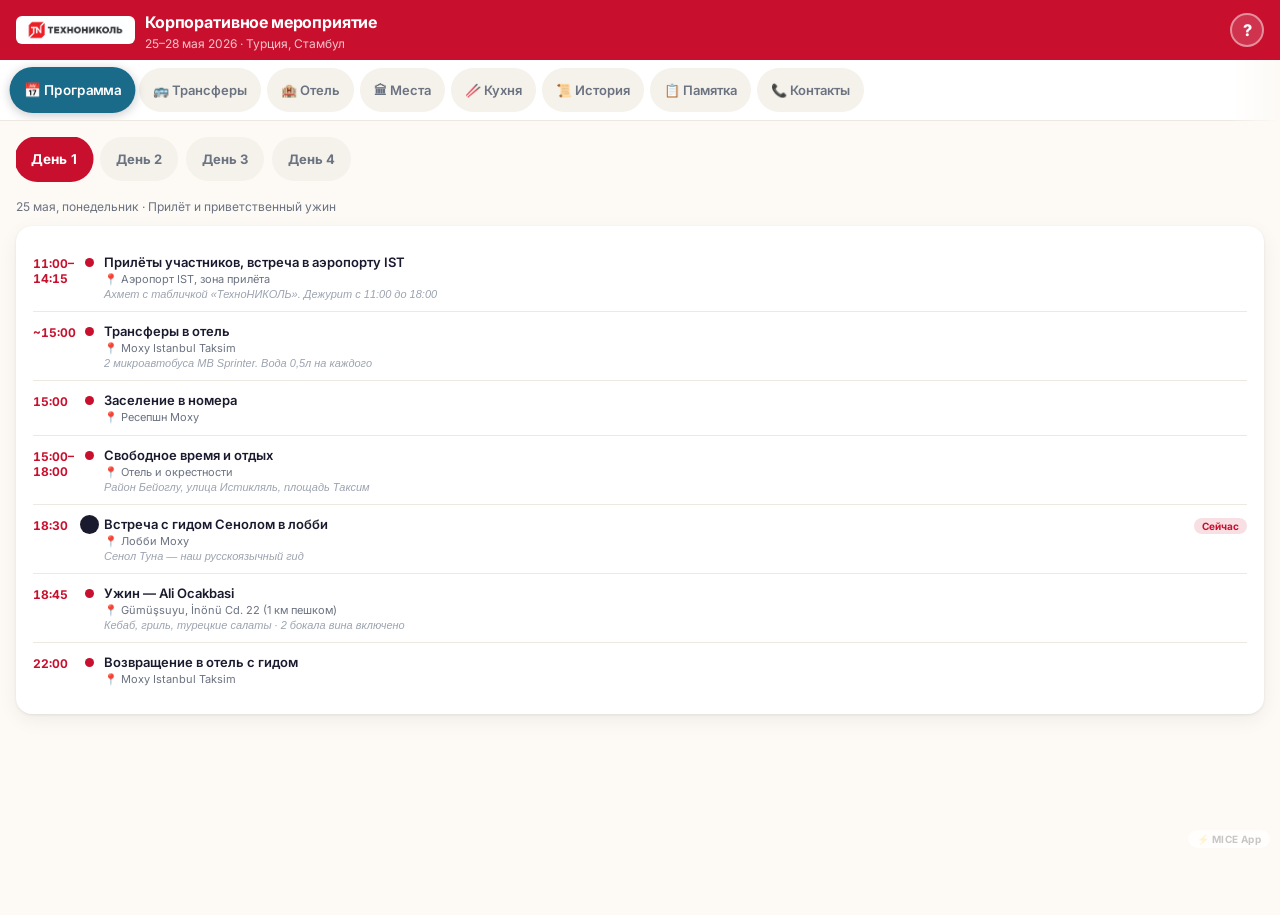
==== commit 945f776d: "PRO: white-label — attribution badge + toggle to hide it in settings Co-Authored-By: Claude Sonnet 4" ====
--- a/index.html
+++ b/index.html
@@ -49,6 +49,8 @@
   <div id="tab-contacts"  class="tab-panel hidden"></div>
 </main>
 
+<div class="mice-attribution" id="mice-attribution">⚡ MICE App</div>
+
 <!-- ═══ MODAL: FAQ ═══════════════════════ -->
 <div class="modal-overlay" id="modal-faq" onclick="if(event.target===this)App.closeFAQ()">
   <div class="modal-sheet">
--- a/css/main.css
+++ b/css/main.css
@@ -7,10 +7,13 @@
 *, *::before, *::after { box-sizing: border-box; margin: 0; padding: 0; }
 
 :root {
-  --accent:       #C9353F;
-  --accent-light: #FFF0F0;
-  --accent-text:  #7F1D1D;
-  --accent-dark:  #A82B33;
+  --accent:        #C9353F;
+  --accent-light:  #FFF0F0;
+  --accent-text:   #7F1D1D;
+  --accent-dark:   #A82B33;
+
+  --accent2:       #1A6B8A;
+  --accent2-light: rgba(26,107,138,0.09);
 
   --bg:           #FDFAF6;
   --bg-secondary: #F5F2EC;
@@ -116,9 +119,9 @@
   align-items: center;
 }
 .tab.active {
-  background: var(--accent);
+  background: var(--accent2, var(--accent));
   color: white;
-  box-shadow: 0 2px 10px rgba(201,53,63,0.35);
+  box-shadow: 0 2px 10px rgba(0,0,0,0.22);
   transform: scale(1.04);
 }
 
@@ -127,6 +130,33 @@
 .tab-panel { animation: var(--motion-tab-anim, fadeSlide) var(--motion-tab-dur, 0.25s) var(--motion-tab-ease, ease); }
 .tab-panel.hidden { display: none; }
 .section-pad { padding: 16px; }
+
+/* ===== SPLASH SCREEN ===== */
+.splash-overlay {
+  position: fixed; inset: 0; z-index: 9999;
+  display: flex; align-items: center; justify-content: center;
+}
+.splash-inner {
+  display: flex; flex-direction: column;
+  align-items: center; gap: 20px;
+  text-align: center; padding: 32px;
+}
+.splash-logo  { width: 88px; height: 88px; object-fit: contain; border-radius: 20px; filter: drop-shadow(0 6px 24px rgba(0,0,0,0.25)); }
+.splash-emoji { font-size: 80px; line-height: 1; }
+.splash-title { font-size: 22px; font-weight: 700; color: white; max-width: 280px; line-height: 1.3; text-shadow: 0 2px 10px rgba(0,0,0,0.2); font-family: var(--font-disp); }
+
+.splash-fade                      { animation: splFadeIn  0.5s ease forwards; }
+.splash-fade.splash-exit          { animation: splFadeOut 0.6s ease forwards; }
+.splash-rise .splash-inner        { animation: splRiseIn  0.55s cubic-bezier(0.16,1,0.3,1) forwards; }
+.splash-rise.splash-exit          { animation: splFadeOut 0.5s ease forwards; }
+.splash-pulse                     { animation: splFadeIn  0.3s ease forwards; }
+.splash-pulse .splash-inner       { animation: splPulseIn 0.7s cubic-bezier(0.34,1.56,0.64,1) 0.1s both; }
+.splash-pulse.splash-exit         { animation: splFadeOut 0.55s ease forwards; }
+
+@keyframes splFadeIn  { from { opacity: 0; }                          to { opacity: 1; } }
+@keyframes splFadeOut { from { opacity: 1; }                          to { opacity: 0; } }
+@keyframes splRiseIn  { from { opacity: 0; transform: translateY(40px); } to { opacity: 1; transform: translateY(0); } }
+@keyframes splPulseIn { from { opacity: 0; transform: scale(0.7); }   to { opacity: 1; transform: scale(1); } }
 
 @keyframes fadeSlide {
   from { opacity: 0; transform: translateY(8px); }
@@ -336,6 +366,47 @@
 .wifi-sep  { color: var(--border); }
 .wifi-pass { font-weight: 700; color: var(--text); }
 .wifi-copy { margin-left: auto; font-size: 11px; font-weight: 700; color: #22C55E; opacity: 0; transition: opacity 0.3s; }
+
+/* ===== ATTRIBUTION ===== */
+.mice-attribution {
+  position: fixed;
+  bottom: calc(var(--tabbar-h) + 6px);
+  right: 10px;
+  z-index: 150;
+  font-size: 10px;
+  font-weight: 700;
+  letter-spacing: 0.04em;
+  color: rgba(0,0,0,0.22);
+  background: rgba(255,255,255,0.72);
+  backdrop-filter: blur(6px);
+  -webkit-backdrop-filter: blur(6px);
+  padding: 3px 9px;
+  border-radius: 100px;
+  pointer-events: none;
+  user-select: none;
+}
+[data-theme="dark"] .mice-attribution {
+  color: rgba(255,255,255,0.25);
+  background: rgba(0,0,0,0.35);
+}
+
+/* ===== CHAT GROUP BUTTONS ===== */
+.chat-group-row {
+  display: flex; gap: 10px; flex-wrap: wrap;
+  margin-top: 20px;
+}
+.chat-group-btn {
+  flex: 1; min-width: 140px;
+  display: flex; align-items: center; justify-content: center; gap: 8px;
+  padding: 12px 16px;
+  border-radius: 12px;
+  font-size: 14px; font-weight: 600;
+  text-decoration: none;
+  transition: opacity 0.15s, transform 0.1s;
+}
+.chat-group-btn:active { opacity: 0.8; transform: scale(0.97); }
+.chat-tg { background: #229ED9; color: #fff; }
+.chat-wa { background: #25D366; color: #fff; }
 
 /* ===== CARD ===== */
 .card {
@@ -386,6 +457,37 @@
 }
 .day-tab.active { transform: scale(1.04); }
 
+/* — underline style — */
+.day-tabs--underline { gap: 0; border-bottom: 2px solid var(--border); padding-bottom: 0; }
+.day-tabs--underline .day-tab {
+  background: transparent;
+  border-radius: 0;
+  border-bottom: 3px solid transparent;
+  margin-bottom: -2px;
+  color: var(--text-secondary);
+  padding: 10px 14px;
+}
+.day-tabs--underline .day-tab.active {
+  color: var(--day-col, var(--accent));
+  border-bottom-color: var(--day-col, var(--accent));
+  transform: none;
+  font-weight: 800;
+}
+
+/* — bold/numbered style — */
+.day-tabs--bold .day-tab {
+  flex-direction: column;
+  gap: 1px;
+  padding: 8px 14px;
+  border-radius: 14px;
+  min-height: 52px;
+  align-items: center;
+}
+.day-tabs--bold .day-tab.active { transform: scale(1.04); }
+.day-tab-num { font-size: 22px; font-weight: 900; line-height: 1; }
+.day-tab-lbl { font-size: 10px; opacity: 0.8; line-height: 1; }
+.day-tabs--bold .day-tab:not(.active) .day-tab-num { color: var(--day-col, var(--accent)); }
+
 /* ===== PROGRAM TAB ===== */
 .program-meta { font-size: 12px; color: var(--text-secondary); margin-bottom: 12px; }
 .program-item {
@@ -525,7 +627,7 @@
 .cuisine-emoji  { font-size: 32px; flex-shrink: 0; }
 .cuisine-title  { font-size: 15px; font-weight: 700; margin-bottom: 2px; }
 .cuisine-cn     { font-size: 12px; color: var(--text-secondary); }
-.must-badge     { margin-left: auto; font-size: 11px; font-weight: 800; padding: 3px 10px; border-radius: 100px; background: var(--accent); color: white; flex-shrink: 0; height: fit-content; }
+.must-badge     { margin-left: auto; font-size: 11px; font-weight: 800; padding: 3px 10px; border-radius: 100px; background: var(--accent2, var(--accent)); color: white; flex-shrink: 0; height: fit-content; }
 .cuisine-desc   { font-size: 13px; color: var(--text-secondary); line-height: 1.6; margin-bottom: 8px; }
 .cuisine-meta   { display: flex; flex-direction: column; gap: 3px; font-size: 12px; color: var(--text-hint); }
 
@@ -691,9 +793,11 @@
   min-width: 0;
 }
 .header-logo {
-  height: 34px; width: auto; max-width: 80px;
-  object-fit: contain; border-radius: 4px;
+  height: 28px; width: auto; max-width: 160px;
+  object-fit: contain; border-radius: 6px;
   flex-shrink: 0;
+  background: white;
+  padding: 3px 10px;
 }
 
 /* ===== HOTEL TAB ===== */
@@ -986,3 +1090,64 @@
   padding: 6px 10px;
   border-left: 3px solid #F59E0B;
 }
+
+/* ═══════════════════════════════════════════
+   ТЁМНАЯ ТЕМА (автоматически при тёмном фоне)
+═══════════════════════════════════════════ */
+[data-theme="dark"] {
+  --surface:        rgba(255,255,255,0.07);
+  --bg-secondary:   rgba(255,255,255,0.05);
+  --border:         rgba(255,255,255,0.10);
+  --text:           #f1f5f9;
+  --text-secondary: rgba(255,255,255,0.58);
+  --text-hint:      rgba(255,255,255,0.35);
+  --accent-light:   rgba(201,53,63,0.18);
+  --shadow:         0 2px 12px rgba(0,0,0,0.45);
+  --shadow-lg:      0 8px 40px rgba(0,0,0,0.55);
+}
+
+[data-theme="dark"] .tab-bar {
+  background: rgba(0,0,0,0.55);
+  backdrop-filter: blur(16px);
+  -webkit-backdrop-filter: blur(16px);
+  border-bottom-color: rgba(255,255,255,0.08);
+}
+[data-theme="dark"] .tab {
+  background: rgba(255,255,255,0.08);
+  color: rgba(255,255,255,0.55);
+}
+[data-theme="dark"] .card,
+[data-theme="dark"] .business-card,
+[data-theme="dark"] .sight-card,
+[data-theme="dark"] .rest-card,
+[data-theme="dark"] .cuisine-card,
+[data-theme="dark"] .fact-card,
+[data-theme="dark"] .transfer-card,
+[data-theme="dark"] .contact-card,
+[data-theme="dark"] .next-block,
+[data-theme="dark"] .tip-card {
+  background: rgba(255,255,255,0.07);
+  border: 1px solid rgba(255,255,255,0.09);
+  box-shadow: none;
+}
+[data-theme="dark"] .wifi-row {
+  background: rgba(255,255,255,0.06);
+  border-color: rgba(255,255,255,0.08);
+}
+[data-theme="dark"] .faq-modal-box {
+  background: #1c1c1e;
+  border: 1px solid rgba(255,255,255,0.10);
+}
+[data-theme="dark"] .faq-search {
+  background: rgba(255,255,255,0.08);
+  border-color: rgba(255,255,255,0.12);
+  color: #f1f5f9;
+}
+[data-theme="dark"] .hotel-quickgrid { background: rgba(255,255,255,0.05); }
+[data-theme="dark"] .hotel-quickitem { border-right-color: rgba(255,255,255,0.08); }
+[data-theme="dark"] .hotel-tips { background: rgba(255,255,255,0.05); border-color: rgba(255,255,255,0.08); }
+[data-theme="dark"] .hotel-address-card { background: rgba(255,255,255,0.06); border-color: rgba(255,255,255,0.08); }
+[data-theme="dark"] .transfer-note { background: rgba(245,158,11,0.12); color: #FCD34D; }
+[data-theme="dark"] .announcement-bar { opacity: 0.92; }
+[data-theme="dark"] .section-title { color: rgba(255,255,255,0.45); }
+[data-theme="dark"] .now-block { background: rgba(255,255,255,0.05); }
